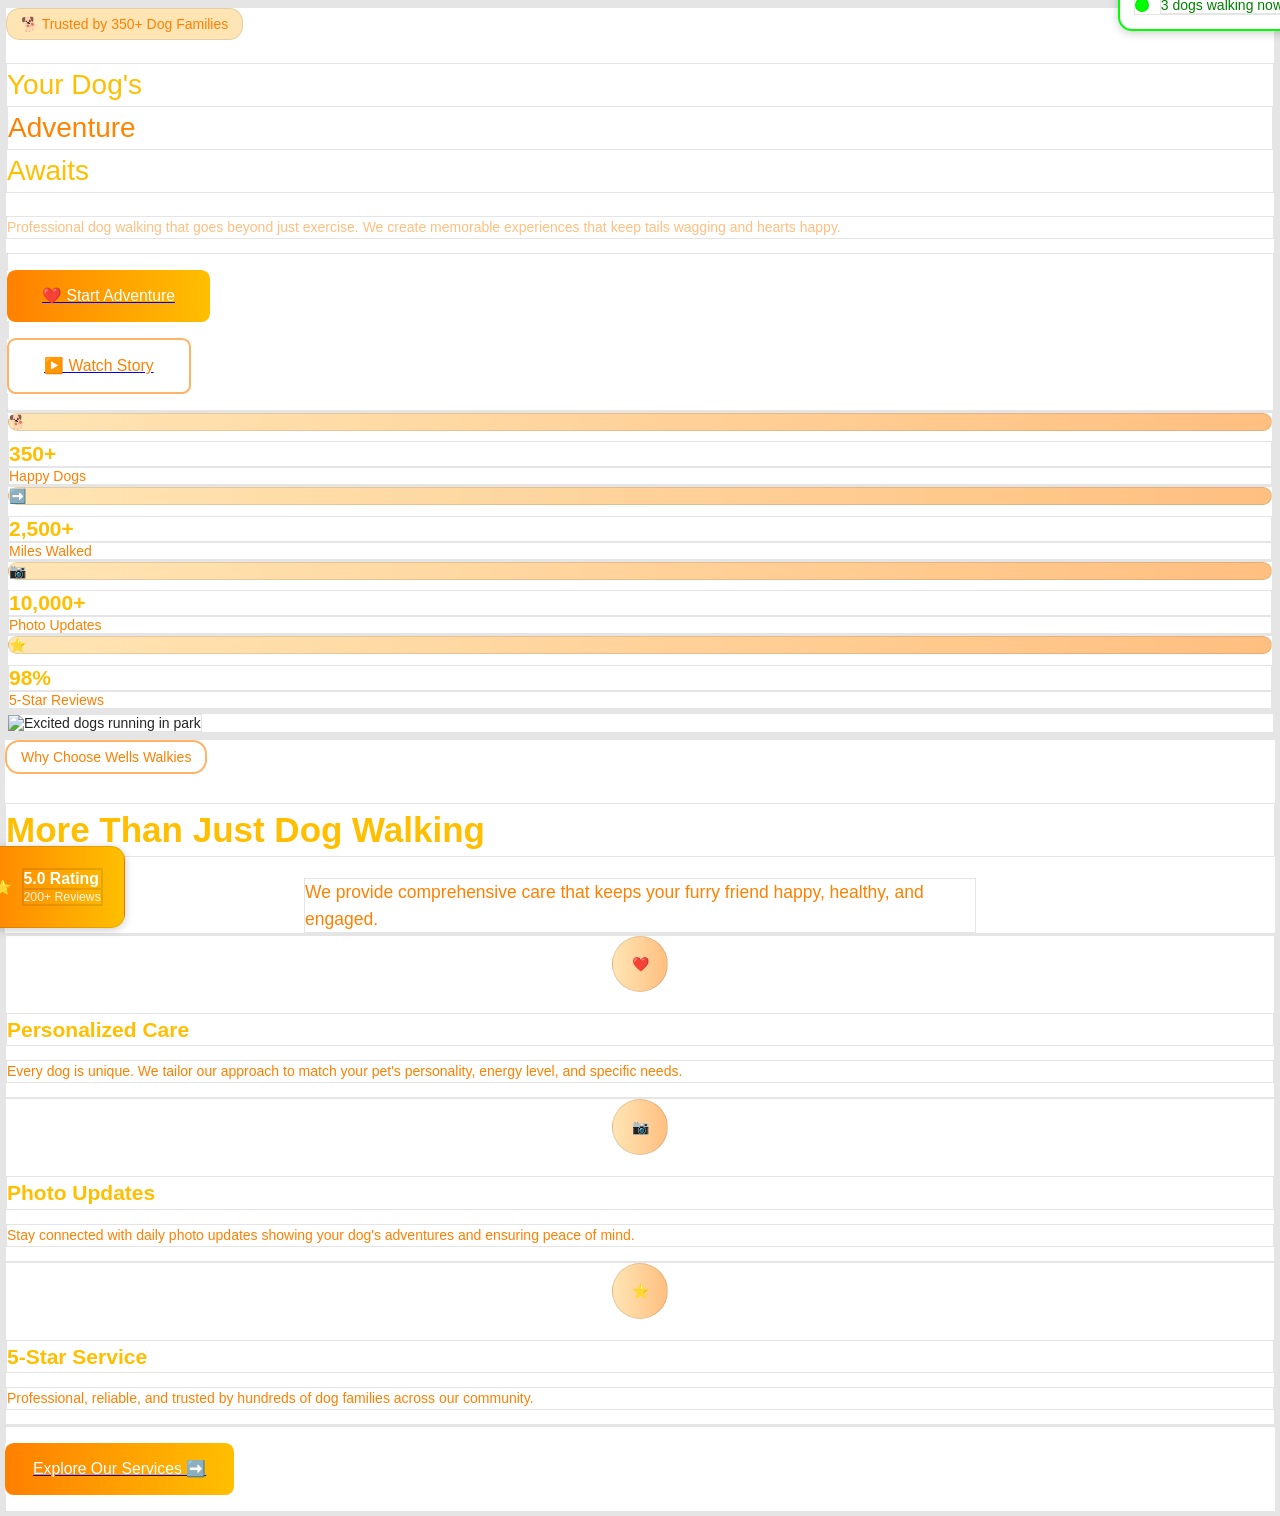
==== index.html @ 68a35f2d "style style added" ====
<!DOCTYPE html>
<html lang="en">
  <head>
    <meta charset="UTF-8" />
    <title>Home | Wells Walkies</title>
    <link rel="stylesheet" href="styles.css" />
  </head>
  <body>
    <!-- Hero Section -->
    <section class="relative py-24 lg:py-32 overflow-hidden">
      <div
        class="absolute inset-0"
        style="
          background: linear-gradient(
            to right,
            rgba(255, 200, 150, 0.3),
            rgba(255, 210, 100, 0.3)
          );
        "
      ></div>
      <div class="max-w-7xl mx-auto px-4 sm:px-6 lg:px-8 relative">
        <div class="grid grid-cols-1 lg:grid-cols-2 gap-16 items-center">
          <div class="text-center lg:text-left">
            <div
              class="badge secondary mb-8"
              style="
                background-color: #ffe5b4;
                color: #ff8000;
                padding: 0.5rem 1rem;
                border-radius: 1rem;
                display: inline-block;
              "
            >
              🐕 Trusted by 350+ Dog Families
            </div>

            <h1
              class="text-5xl lg:text-7xl font-bold mb-8 leading-tight"
              style="color: #ffbf00"
            >
              Your Dog's
              <span
                style="
                  background: linear-gradient(to right, #ff8000, #ffbf00);
                  -webkit-background-clip: text;
                  color: transparent;
                  display: block;
                "
              >
                Adventure
              </span>
              Awaits
            </h1>

            <p
              class="text-xl text-amber-800 mb-10 leading-relaxed"
              style="color: #ffbf80"
            >
              Professional dog walking that goes beyond just exercise. We create
              memorable experiences that keep tails wagging and hearts happy.
            </p>

            <div class="flex flex-col sm:flex-row gap-4 mb-12">
              <a href="contact.html">
                <button
                  style="
                    background: linear-gradient(to right, #ff8000, #ffbf00);
                    color: white;
                    padding: 1rem 2.5rem;
                    font-size: 1.125rem;
                    display: flex;
                    align-items: center;
                    gap: 0.5rem;
                    border: none;
                    border-radius: 0.625rem;
                  "
                >
                  ❤️ Start Adventure
                </button>
              </a>
              <a href="about.html">
                <button
                  style="
                    border: 2px solid #ffb366;
                    color: #ff8000;
                    background: white;
                    padding: 1rem 2.5rem;
                    font-size: 1.125rem;
                    display: flex;
                    align-items: center;
                    gap: 0.5rem;
                    border-radius: 0.625rem;
                  "
                >
                  ▶️ Watch Story
                </button>
              </a>
            </div>

            <div class="grid grid-cols-2 sm:grid-cols-4 gap-6">
              <div class="text-center">
                <div
                  class="inline-flex items-center justify-center w-12 h-12"
                  style="
                    background: linear-gradient(to right, #ffe5b4, #ffbf80);
                    border-radius: 1rem;
                    margin-bottom: 0.75rem;
                  "
                >
                  🐕
                </div>
                <div
                  style="font-size: 1.5rem; font-weight: bold; color: #ffbf00"
                >
                  350+
                </div>
                <div style="color: #ff8000">Happy Dogs</div>
              </div>
              <div class="text-center">
                <div
                  class="inline-flex items-center justify-center w-12 h-12"
                  style="
                    background: linear-gradient(to right, #ffe5b4, #ffbf80);
                    border-radius: 1rem;
                    margin-bottom: 0.75rem;
                  "
                >
                  ➡️
                </div>
                <div
                  style="font-size: 1.5rem; font-weight: bold; color: #ffbf00"
                >
                  2,500+
                </div>
                <div style="color: #ff8000">Miles Walked</div>
              </div>
              <div class="text-center">
                <div
                  class="inline-flex items-center justify-center w-12 h-12"
                  style="
                    background: linear-gradient(to right, #ffe5b4, #ffbf80);
                    border-radius: 1rem;
                    margin-bottom: 0.75rem;
                  "
                >
                  📷
                </div>
                <div
                  style="font-size: 1.5rem; font-weight: bold; color: #ffbf00"
                >
                  10,000+
                </div>
                <div style="color: #ff8000">Photo Updates</div>
              </div>
              <div class="text-center">
                <div
                  class="inline-flex items-center justify-center w-12 h-12"
                  style="
                    background: linear-gradient(to right, #ffe5b4, #ffbf80);
                    border-radius: 1rem;
                    margin-bottom: 0.75rem;
                  "
                >
                  ⭐
                </div>
                <div
                  style="font-size: 1.5rem; font-weight: bold; color: #ffbf00"
                >
                  98%
                </div>
                <div style="color: #ff8000">5-Star Reviews</div>
              </div>
            </div>
          </div>

          <div class="relative">
            <div
              class="aspect-square rounded-3xl overflow-hidden shadow-2xl ring-8 ring-orange-100/50"
            >
              <img
                src="https://images.unsplash.com/photo-1581838560913-e731a8ed82e4?crop=entropy&cs=tinysrgb&fit=max&fm=jpg&w=1080"
                alt="Excited dogs running in park"
                style="width: 100%; height: 100%; object-fit: cover"
              />
            </div>

            <div
              style="
                position: absolute;
                top: -1.5rem;
                right: -1.5rem;
                background: white;
                padding: 1rem;
                border-radius: 1rem;
                box-shadow: 0 2px 10px rgba(0, 0, 0, 0.2);
                border: 2px solid #00ff00;
              "
            >
              <div style="display: flex; align-items: center; gap: 0.75rem">
                <div
                  style="
                    width: 1rem;
                    height: 1rem;
                    background: #00ff00;
                    border-radius: 50%;
                    animation: pulse 1.5s infinite;
                  "
                ></div>
                <span style="font-weight: 500; color: #008000"
                  >3 dogs walking now</span
                >
              </div>
            </div>

            <div
              style="
                position: absolute;
                bottom: -2rem;
                left: -2rem;
                background: linear-gradient(to right, #ff8000, #ffbf00);
                color: white;
                padding: 1.5rem;
                border-radius: 1rem;
                box-shadow: 0 2px 10px rgba(0, 0, 0, 0.2);
                display: flex;
                align-items: center;
                gap: 0.75rem;
              "
            >
              ⭐
              <div>
                <div style="font-weight: bold; font-size: 1.125rem">
                  5.0 Rating
                </div>
                <div style="font-size: 0.875rem; opacity: 0.9">
                  200+ Reviews
                </div>
              </div>
            </div>
          </div>
        </div>
      </div>
    </section>

    <!-- Quick Overview Section -->
    <section class="py-24" style="background: white">
      <div class="max-w-7xl mx-auto px-4 sm:px-6 lg:px-8">
        <div class="text-center mb-16">
          <div
            class="badge outline mb-6"
            style="
              border: 2px solid #ffb366;
              color: #ff8000;
              padding: 0.5rem 1rem;
              border-radius: 1rem;
              display: inline-block;
            "
          >
            Why Choose Wells Walkies
          </div>
          <h2
            style="
              font-size: 2.5rem;
              font-weight: bold;
              color: #ffbf00;
              margin-bottom: 1.5rem;
            "
          >
            More Than Just Dog Walking
          </h2>
          <p
            style="
              font-size: 1.25rem;
              color: #ff8000;
              max-width: 48rem;
              margin: auto;
              line-height: 1.5;
            "
          >
            We provide comprehensive care that keeps your furry friend happy,
            healthy, and engaged.
          </p>
        </div>

        <div class="grid grid-cols-1 md:grid-cols-3 gap-8">
          <div class="text-center">
            <div
              style="
                width: 4rem;
                height: 4rem;
                background: linear-gradient(to right, #ffe5b4, #ffbf80);
                border-radius: 50%;
                display: flex;
                align-items: center;
                justify-content: center;
                margin: auto;
                margin-bottom: 1.5rem;
              "
            >
              ❤️
            </div>
            <h3
              style="
                font-size: 1.5rem;
                font-weight: bold;
                color: #ffbf00;
                margin-bottom: 1rem;
              "
            >
              Personalized Care
            </h3>
            <p style="color: #ff8000; line-height: 1.5">
              Every dog is unique. We tailor our approach to match your pet's
              personality, energy level, and specific needs.
            </p>
          </div>

          <div class="text-center">
            <div
              style="
                width: 4rem;
                height: 4rem;
                background: linear-gradient(to right, #ffe5b4, #ffbf80);
                border-radius: 50%;
                display: flex;
                align-items: center;
                justify-content: center;
                margin: auto;
                margin-bottom: 1.5rem;
              "
            >
              📷
            </div>
            <h3
              style="
                font-size: 1.5rem;
                font-weight: bold;
                color: #ffbf00;
                margin-bottom: 1rem;
              "
            >
              Photo Updates
            </h3>
            <p style="color: #ff8000; line-height: 1.5">
              Stay connected with daily photo updates showing your dog's
              adventures and ensuring peace of mind.
            </p>
          </div>

          <div class="text-center">
            <div
              style="
                width: 4rem;
                height: 4rem;
                background: linear-gradient(to right, #ffe5b4, #ffbf80);
                border-radius: 50%;
                display: flex;
                align-items: center;
                justify-content: center;
                margin: auto;
                margin-bottom: 1.5rem;
              "
            >
              ⭐
            </div>
            <h3
              style="
                font-size: 1.5rem;
                font-weight: bold;
                color: #ffbf00;
                margin-bottom: 1rem;
              "
            >
              5-Star Service
            </h3>
            <p style="color: #ff8000; line-height: 1.5">
              Professional, reliable, and trusted by hundreds of dog families
              across our community.
            </p>
          </div>
        </div>

        <div class="text-center mt-12">
          <a href="services.html">
            <button
              style="
                background: linear-gradient(to right, #ff8000, #ffbf00);
                color: white;
                padding: 1rem 2rem;
                font-size: 1.125rem;
                border: none;
                border-radius: 0.625rem;
                display: flex;
                align-items: center;
                gap: 0.5rem;
              "
            >
              Explore Our Services ➡️
            </button>
          </a>
        </div>
      </div>
    </section>
  </body>
</html>
---- styles.css ----
/* Root Variables (Light Theme) */
:root {
  --font-size: 14px;
  --background: #ffffff;
  --foreground: #252525;
  --card: #ffffff;
  --card-foreground: #252525;
  --popover: #ffffff;
  --popover-foreground: #252525;
  --primary: #030213;
  --primary-foreground: #ffffff;
  --secondary: #f0f0f5;
  --secondary-foreground: #030213;
  --muted: #ececf0;
  --muted-foreground: #717182;
  --accent: #e9ebef;
  --accent-foreground: #030213;
  --destructive: #d4183d;
  --destructive-foreground: #ffffff;
  --border: rgba(0, 0, 0, 0.1);
  --input: transparent;
  --input-background: #f3f3f5;
  --switch-background: #cbced4;
  --font-weight-medium: 500;
  --font-weight-normal: 400;
  --ring: #b4b4b4;
  --radius: 0.625rem;
  --sidebar: #ffffff;
  --sidebar-foreground: #252525;
}

/* Dark Theme */
.dark {
  --background: #252525;
  --foreground: #ffffff;
  --card: #252525;
  --card-foreground: #ffffff;
  --popover: #252525;
  --popover-foreground: #ffffff;
  --primary: #ffffff;
  --primary-foreground: #252525;
  --secondary: #434343;
  --secondary-foreground: #ffffff;
  --muted: #434343;
  --muted-foreground: #b4b4b4;
  --accent: #434343;
  --accent-foreground: #ffffff;
  --destructive: #d4183d;
  --destructive-foreground: #ffffff;
  --border: #434343;
  --input: #434343;
  --ring: #707070;
  --sidebar: #252525;
  --sidebar-foreground: #ffffff;
}

/* Base Styles */
* {
  box-sizing: border-box;
  border: 1px solid var(--border);
}

html {
  font-size: var(--font-size);
}

body {
  margin: 0;
  padding: 0;
  background-color: var(--background);
  color: var(--foreground);
  font-family: Arial, sans-serif;
}

/* Typography */
h1 {
  font-size: 2rem;
  font-weight: var(--font-weight-medium);
  line-height: 1.5;
}

h2 {
  font-size: 1.75rem;
  font-weight: var(--font-weight-medium);
  line-height: 1.5;
}

h3 {
  font-size: 1.5rem;
  font-weight: var(--font-weight-medium);
  line-height: 1.5;
}

h4,
label,
button {
  font-size: 1rem;
  font-weight: var(--font-weight-medium);
  line-height: 1.5;
}

p,
input {
  font-size: 1rem;
  font-weight: var(--font-weight-normal);
  line-height: 1.5;
}

/* Buttons */
button {
  background-color: var(--primary);
  color: var(--primary-foreground);
  padding: 0.5rem 1rem;
  border: none;
  border-radius: var(--radius);
  cursor: pointer;
}

button:hover {
  opacity: 0.9;
}

/* Inputs */
input,
select,
textarea {
  background-color: var(--input-background);
  color: var(--foreground);
  border-radius: var(--radius);
  padding: 0.5rem;
  border: 1px solid var(--border);
}

/* Cards */
.card {
  background-color: var(--card);
  color: var(--card-foreground);
  padding: 1rem;
  border-radius: var(--radius);
  box-shadow: 0 2px 4px rgba(0, 0, 0, 0.1);
}

/* Popovers / Modals */
.popover {
  background-color: var(--popover);
  color: var(--popover-foreground);
  padding: 1rem;
  border-radius: var(--radius);
  box-shadow: 0 2px 10px rgba(0, 0, 0, 0.2);
}
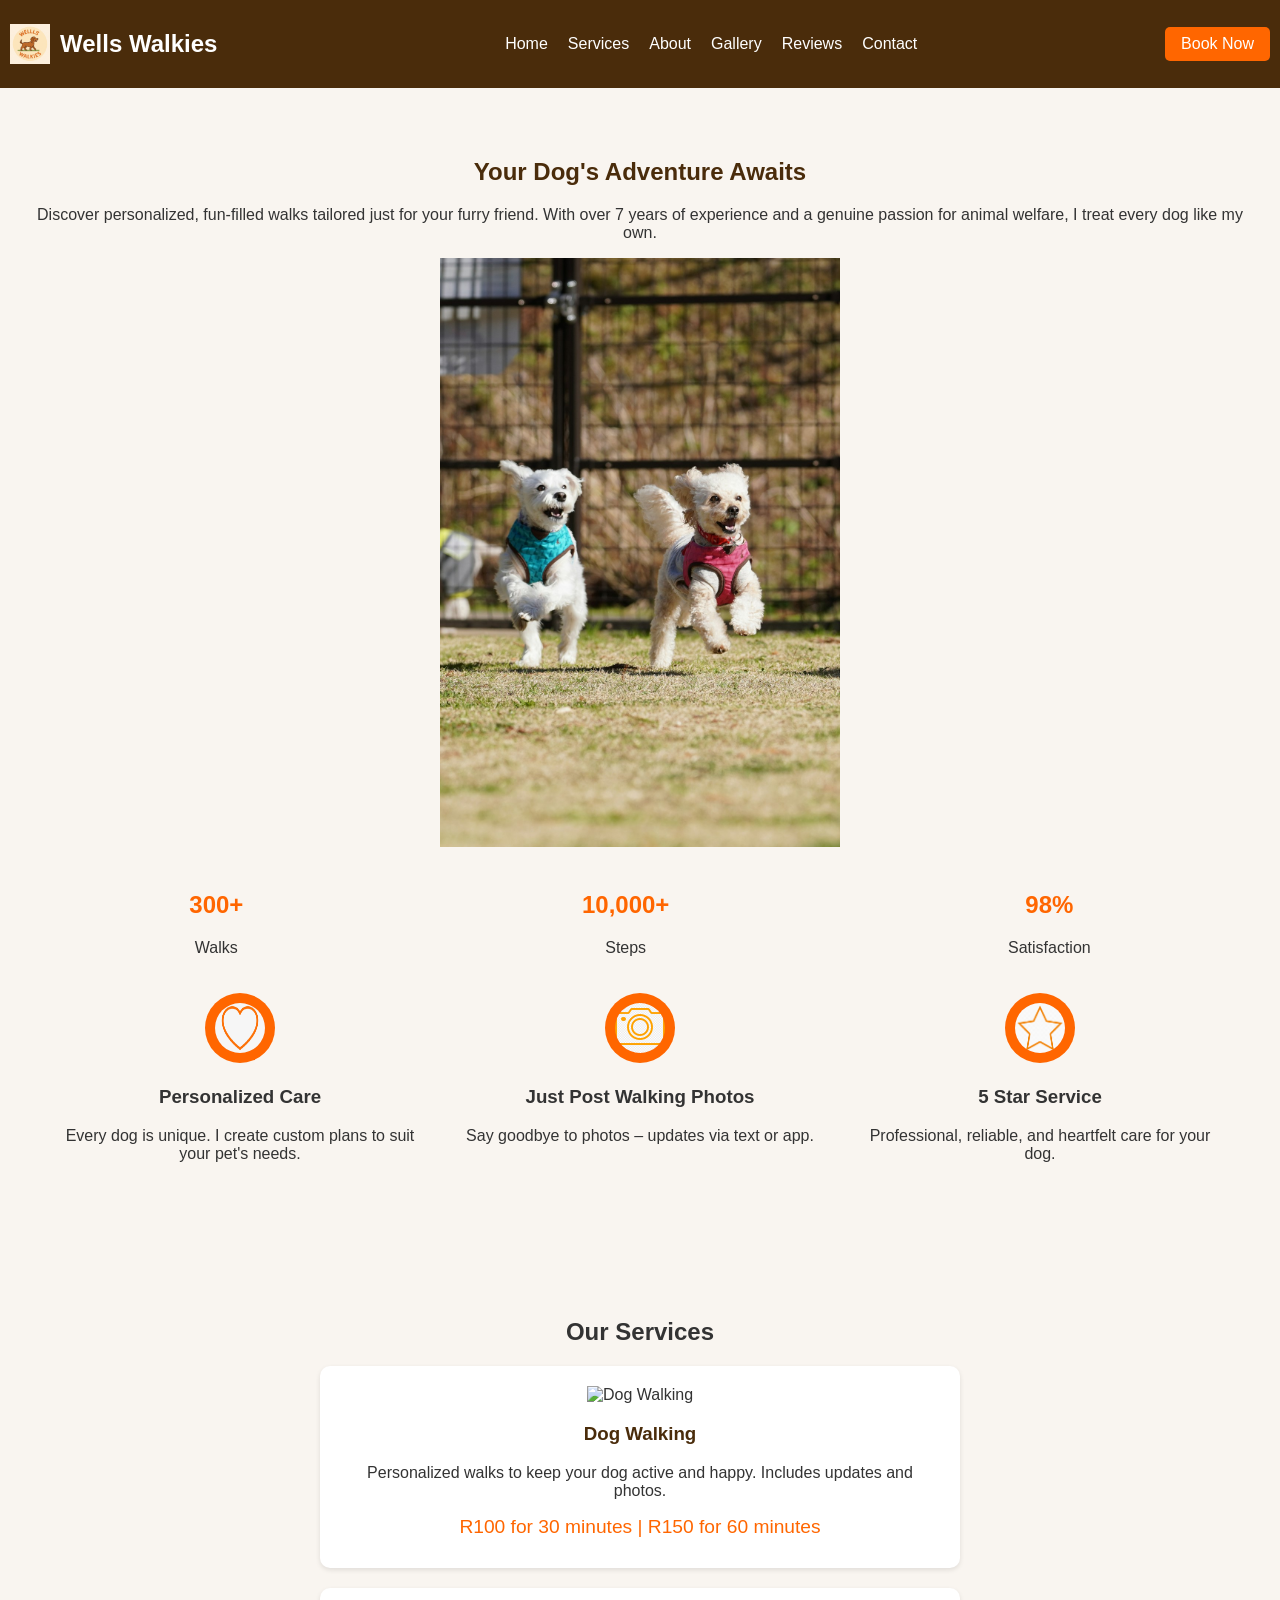
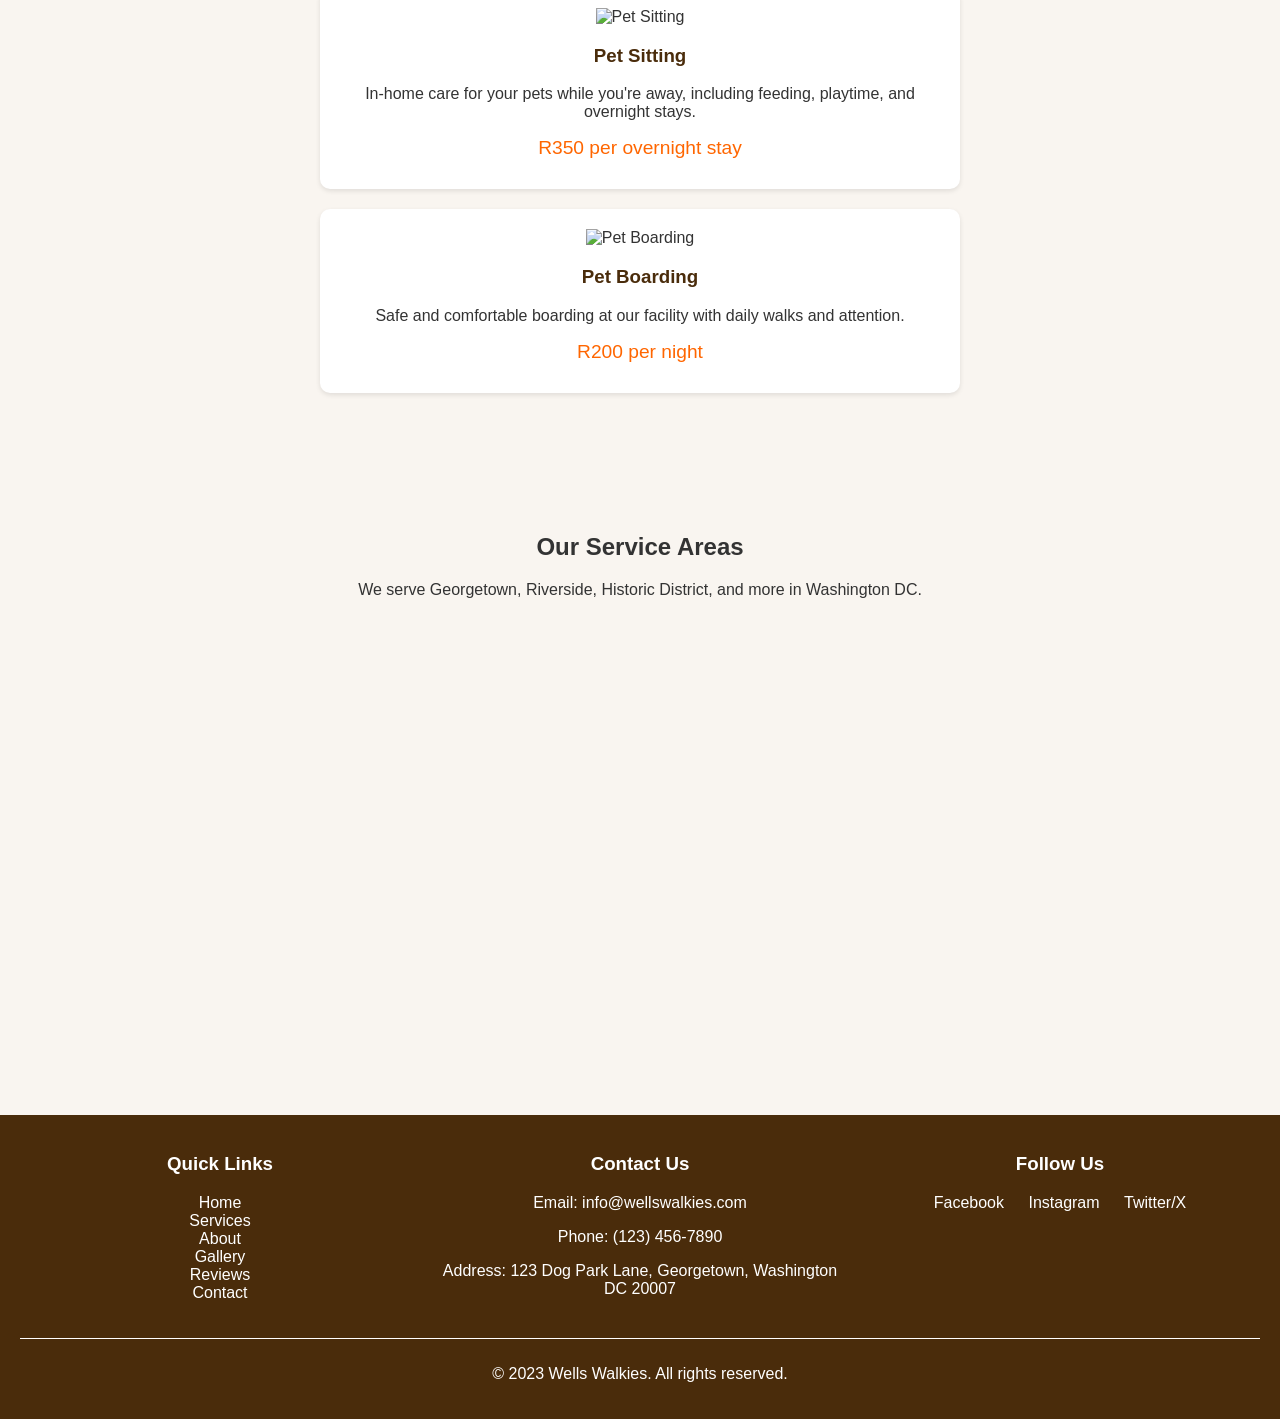
==== commit 8a37cd0b: "Initial commit for Wells Walkies POE website" ====
--- a/index.html
+++ b/index.html
@@ -2,404 +2,171 @@
 <html lang="en">
   <head>
     <meta charset="UTF-8" />
-    <title>Home | Wells Walkies</title>
+    <meta name="viewport" content="width=device-width, initial-scale=1.0" />
+    <title>Wells Walkies - Home</title>
     <link rel="stylesheet" href="styles.css" />
   </head>
   <body>
-    <!-- Hero Section -->
-    <section class="relative py-24 lg:py-32 overflow-hidden">
-      <div
-        class="absolute inset-0"
-        style="
-          background: linear-gradient(
-            to right,
-            rgba(255, 200, 150, 0.3),
-            rgba(255, 210, 100, 0.3)
-          );
-        "
-      ></div>
-      <div class="max-w-7xl mx-auto px-4 sm:px-6 lg:px-8 relative">
-        <div class="grid grid-cols-1 lg:grid-cols-2 gap-16 items-center">
-          <div class="text-center lg:text-left">
-            <div
-              class="badge secondary mb-8"
-              style="
-                background-color: #ffe5b4;
-                color: #ff8000;
-                padding: 0.5rem 1rem;
-                border-radius: 1rem;
-                display: inline-block;
-              "
-            >
-              🐕 Trusted by 350+ Dog Families
-            </div>
+    <header>
+      <div class="logo">
+        <img src="img/wellswalkeslogo.jpg" alt="Wells Walkies Logo" />
+        <h2>Wells Walkies</h2>
+      </div>
+      <nav>
+        <ul>
+          <li><a href="index.html">Home</a></li>
+          <li><a href="services.html">Services</a></li>
+          <li><a href="about.html">About</a></li>
+          <li><a href="gallery.html">Gallery</a></li>
+          <li><a href="reviews.html">Reviews</a></li>
 
-            <h1
-              class="text-5xl lg:text-7xl font-bold mb-8 leading-tight"
-              style="color: #ffbf00"
-            >
-              Your Dog's
-              <span
-                style="
-                  background: linear-gradient(to right, #ff8000, #ffbf00);
-                  -webkit-background-clip: text;
-                  color: transparent;
-                  display: block;
-                "
-              >
-                Adventure
-              </span>
-              Awaits
-            </h1>
+          <li><a href="contact.html">Contact</a></li>
+        </ul>
+      </nav>
+      <a href="book.html" class="book-now">Book Now</a>
+    </header>
 
-            <p
-              class="text-xl text-amber-800 mb-10 leading-relaxed"
-              style="color: #ffbf80"
-            >
-              Professional dog walking that goes beyond just exercise. We create
-              memorable experiences that keep tails wagging and hearts happy.
-            </p>
-
-            <div class="flex flex-col sm:flex-row gap-4 mb-12">
-              <a href="contact.html">
-                <button
-                  style="
-                    background: linear-gradient(to right, #ff8000, #ffbf00);
-                    color: white;
-                    padding: 1rem 2.5rem;
-                    font-size: 1.125rem;
-                    display: flex;
-                    align-items: center;
-                    gap: 0.5rem;
-                    border: none;
-                    border-radius: 0.625rem;
-                  "
-                >
-                  ❤️ Start Adventure
-                </button>
-              </a>
-              <a href="about.html">
-                <button
-                  style="
-                    border: 2px solid #ffb366;
-                    color: #ff8000;
-                    background: white;
-                    padding: 1rem 2.5rem;
-                    font-size: 1.125rem;
-                    display: flex;
-                    align-items: center;
-                    gap: 0.5rem;
-                    border-radius: 0.625rem;
-                  "
-                >
-                  ▶️ Watch Story
-                </button>
-              </a>
-            </div>
-
-            <div class="grid grid-cols-2 sm:grid-cols-4 gap-6">
-              <div class="text-center">
-                <div
-                  class="inline-flex items-center justify-center w-12 h-12"
-                  style="
-                    background: linear-gradient(to right, #ffe5b4, #ffbf80);
-                    border-radius: 1rem;
-                    margin-bottom: 0.75rem;
-                  "
-                >
-                  🐕
-                </div>
-                <div
-                  style="font-size: 1.5rem; font-weight: bold; color: #ffbf00"
-                >
-                  350+
-                </div>
-                <div style="color: #ff8000">Happy Dogs</div>
-              </div>
-              <div class="text-center">
-                <div
-                  class="inline-flex items-center justify-center w-12 h-12"
-                  style="
-                    background: linear-gradient(to right, #ffe5b4, #ffbf80);
-                    border-radius: 1rem;
-                    margin-bottom: 0.75rem;
-                  "
-                >
-                  ➡️
-                </div>
-                <div
-                  style="font-size: 1.5rem; font-weight: bold; color: #ffbf00"
-                >
-                  2,500+
-                </div>
-                <div style="color: #ff8000">Miles Walked</div>
-              </div>
-              <div class="text-center">
-                <div
-                  class="inline-flex items-center justify-center w-12 h-12"
-                  style="
-                    background: linear-gradient(to right, #ffe5b4, #ffbf80);
-                    border-radius: 1rem;
-                    margin-bottom: 0.75rem;
-                  "
-                >
-                  📷
-                </div>
-                <div
-                  style="font-size: 1.5rem; font-weight: bold; color: #ffbf00"
-                >
-                  10,000+
-                </div>
-                <div style="color: #ff8000">Photo Updates</div>
-              </div>
-              <div class="text-center">
-                <div
-                  class="inline-flex items-center justify-center w-12 h-12"
-                  style="
-                    background: linear-gradient(to right, #ffe5b4, #ffbf80);
-                    border-radius: 1rem;
-                    margin-bottom: 0.75rem;
-                  "
-                >
-                  ⭐
-                </div>
-                <div
-                  style="font-size: 1.5rem; font-weight: bold; color: #ffbf00"
-                >
-                  98%
-                </div>
-                <div style="color: #ff8000">5-Star Reviews</div>
-              </div>
-            </div>
-          </div>
-
-          <div class="relative">
-            <div
-              class="aspect-square rounded-3xl overflow-hidden shadow-2xl ring-8 ring-orange-100/50"
-            >
-              <img
-                src="https://images.unsplash.com/photo-1581838560913-e731a8ed82e4?crop=entropy&cs=tinysrgb&fit=max&fm=jpg&w=1080"
-                alt="Excited dogs running in park"
-                style="width: 100%; height: 100%; object-fit: cover"
-              />
-            </div>
-
-            <div
-              style="
-                position: absolute;
-                top: -1.5rem;
-                right: -1.5rem;
-                background: white;
-                padding: 1rem;
-                border-radius: 1rem;
-                box-shadow: 0 2px 10px rgba(0, 0, 0, 0.2);
-                border: 2px solid #00ff00;
-              "
-            >
-              <div style="display: flex; align-items: center; gap: 0.75rem">
-                <div
-                  style="
-                    width: 1rem;
-                    height: 1rem;
-                    background: #00ff00;
-                    border-radius: 50%;
-                    animation: pulse 1.5s infinite;
-                  "
-                ></div>
-                <span style="font-weight: 500; color: #008000"
-                  >3 dogs walking now</span
-                >
-              </div>
-            </div>
-
-            <div
-              style="
-                position: absolute;
-                bottom: -2rem;
-                left: -2rem;
-                background: linear-gradient(to right, #ff8000, #ffbf00);
-                color: white;
-                padding: 1.5rem;
-                border-radius: 1rem;
-                box-shadow: 0 2px 10px rgba(0, 0, 0, 0.2);
-                display: flex;
-                align-items: center;
-                gap: 0.75rem;
-              "
-            >
-              ⭐
-              <div>
-                <div style="font-weight: bold; font-size: 1.125rem">
-                  5.0 Rating
-                </div>
-                <div style="font-size: 0.875rem; opacity: 0.9">
-                  200+ Reviews
-                </div>
-              </div>
-            </div>
-          </div>
+    <section class="hero">
+      <h1>Your Dog's Adventure Awaits</h1>
+      <p>
+        Discover personalized, fun-filled walks tailored just for your furry
+        friend. With over 7 years of experience and a genuine passion for animal
+        welfare, I treat every dog like my own.
+      </p>
+      <img
+        src="/img/dogs-running.jpg"
+        alt="Dogs Running"
+        width="400"
+        height="540"
+      />
+      <div class="stats">
+        <div class="stat">
+          <h2>300+</h2>
+          <p>Walks</p>
+        </div>
+        <div class="stat">
+          <h2>10,000+</h2>
+          <p>Steps</p>
+        </div>
+        <div class="stat">
+          <h2>98%</h2>
+          <p>Satisfaction</p>
+        </div>
+      </div>
+      <div class="features">
+        <div class="feature">
+          <img src="img/heart.png" alt="Personalized Care" />
+          <h3>Personalized Care</h3>
+          <p>
+            Every dog is unique. I create custom plans to suit your pet's needs.
+          </p>
+        </div>
+        <div class="feature">
+          <img
+            src="img/camera.png"
+            alt="Just Post Walking Photos"
+            width="600"
+            height="600"
+          />
+          <h3>Just Post Walking Photos</h3>
+          <p>Say goodbye to photos – updates via text or app.</p>
+        </div>
+        <div class="feature">
+          <img src="img/star.png" alt="5 Star Service" />
+          <h3>5 Star Service</h3>
+          <p>Professional, reliable, and heartfelt care for your dog.</p>
         </div>
       </div>
     </section>
 
-    <!-- Quick Overview Section -->
-    <section class="py-24" style="background: white">
-      <div class="max-w-7xl mx-auto px-4 sm:px-6 lg:px-8">
-        <div class="text-center mb-16">
-          <div
-            class="badge outline mb-6"
-            style="
-              border: 2px solid #ffb366;
-              color: #ff8000;
-              padding: 0.5rem 1rem;
-              border-radius: 1rem;
-              display: inline-block;
-            "
-          >
-            Why Choose Wells Walkies
-          </div>
-          <h2
-            style="
-              font-size: 2.5rem;
-              font-weight: bold;
-              color: #ffbf00;
-              margin-bottom: 1.5rem;
-            "
-          >
-            More Than Just Dog Walking
-          </h2>
-          <p
-            style="
-              font-size: 1.25rem;
-              color: #ff8000;
-              max-width: 48rem;
-              margin: auto;
-              line-height: 1.5;
-            "
-          >
-            We provide comprehensive care that keeps your furry friend happy,
-            healthy, and engaged.
-          </p>
+    <section class="services-list">
+      <h2>Our Services</h2>
+      <a href="services.html" class="service-item">
+        <img
+          src="https://www.sltrib.com/resizer/v2/7FU3EVOWWBHSZDXI43HHY7276U.JPG?auth=c71afd8671ab93e0522fb837b417cea0e0b07e4bc5b7d1e72e91dc6ce4c8a040&width=1024&quality=88"
+          alt="Dog Walking"
+          width="600"
+          height="400"
+        />
+        <h3>Dog Walking</h3>
+        <p>
+          Personalized walks to keep your dog active and happy. Includes updates
+          and photos.
+        </p>
+        <p class="price">R100 for 30 minutes | R150 for 60 minutes</p>
+      </a>
+      <a href="services.html" class="service-item">
+        <img
+          src="https://petsittersmn.org/wp-content/uploads/2017/12/iStock-499806311-1024x523.jpg"
+          alt="Pet Sitting"
+          width="600"
+          height="400"
+        />
+        <h3>Pet Sitting</h3>
+        <p>
+          In-home care for your pets while you're away, including feeding,
+          playtime, and overnight stays.
+        </p>
+        <p class="price">R350 per overnight stay</p>
+      </a>
+      <a href="services.html" class="service-item">
+        <img
+          src="https://www.herbstvet.com/_files/images/services_boarding.jpg"
+          alt="Pet Boarding"
+          width="600"
+          height="400"
+        />
+        <h3>Pet Boarding</h3>
+        <p>
+          Safe and comfortable boarding at our facility with daily walks and
+          attention.
+        </p>
+        <p class="price">R200 per night</p>
+      </a>
+    </section>
+
+    <section class="map">
+      <h2>Our Service Areas</h2>
+      <p>
+        We serve Georgetown, Riverside, Historic District, and more in
+        Washington DC.
+      </p>
+      <iframe
+        src="https://www.google.com/maps/embed?pb=!1m18!1m12!1m3!1d3105.202019484158!2d-77.036870684679!3d38.8951129795708!2m3!1f0!2f0!3f0!3m2!1i1024!2i768!4f13.1!3m3!1m2!1s0x89b7b7de0f0b0b0b%3A0x2b0b0b0b0b0b0b0b!2sWashington%2C%20DC%2C%20USA!5e0!3m2!1sen!2sus!4v1630000000000"
+        allowfullscreen=""
+        loading="lazy"
+      ></iframe>
+    </section>
+
+    <footer>
+      <div class="footer-content">
+        <div class="footer-section">
+          <h3>Quick Links</h3>
+          <ul>
+            <li><a href="index.html">Home</a></li>
+            <li><a href="services.html">Services</a></li>
+            <li><a href="about.html">About</a></li>
+            <li><a href="gallery.html">Gallery</a></li>
+            <li><a href="reviews.html">Reviews</a></li>
+            <li><a href="contact.html">Contact</a></li>
+          </ul>
         </div>
-
-        <div class="grid grid-cols-1 md:grid-cols-3 gap-8">
-          <div class="text-center">
-            <div
-              style="
-                width: 4rem;
-                height: 4rem;
-                background: linear-gradient(to right, #ffe5b4, #ffbf80);
-                border-radius: 50%;
-                display: flex;
-                align-items: center;
-                justify-content: center;
-                margin: auto;
-                margin-bottom: 1.5rem;
-              "
-            >
-              ❤️
-            </div>
-            <h3
-              style="
-                font-size: 1.5rem;
-                font-weight: bold;
-                color: #ffbf00;
-                margin-bottom: 1rem;
-              "
-            >
-              Personalized Care
-            </h3>
-            <p style="color: #ff8000; line-height: 1.5">
-              Every dog is unique. We tailor our approach to match your pet's
-              personality, energy level, and specific needs.
-            </p>
-          </div>
-
-          <div class="text-center">
-            <div
-              style="
-                width: 4rem;
-                height: 4rem;
-                background: linear-gradient(to right, #ffe5b4, #ffbf80);
-                border-radius: 50%;
-                display: flex;
-                align-items: center;
-                justify-content: center;
-                margin: auto;
-                margin-bottom: 1.5rem;
-              "
-            >
-              📷
-            </div>
-            <h3
-              style="
-                font-size: 1.5rem;
-                font-weight: bold;
-                color: #ffbf00;
-                margin-bottom: 1rem;
-              "
-            >
-              Photo Updates
-            </h3>
-            <p style="color: #ff8000; line-height: 1.5">
-              Stay connected with daily photo updates showing your dog's
-              adventures and ensuring peace of mind.
-            </p>
-          </div>
-
-          <div class="text-center">
-            <div
-              style="
-                width: 4rem;
-                height: 4rem;
-                background: linear-gradient(to right, #ffe5b4, #ffbf80);
-                border-radius: 50%;
-                display: flex;
-                align-items: center;
-                justify-content: center;
-                margin: auto;
-                margin-bottom: 1.5rem;
-              "
-            >
-              ⭐
-            </div>
-            <h3
-              style="
-                font-size: 1.5rem;
-                font-weight: bold;
-                color: #ffbf00;
-                margin-bottom: 1rem;
-              "
-            >
-              5-Star Service
-            </h3>
-            <p style="color: #ff8000; line-height: 1.5">
-              Professional, reliable, and trusted by hundreds of dog families
-              across our community.
-            </p>
-          </div>
+        <div class="footer-section">
+          <h3>Contact Us</h3>
+          <p>Email: info@wellswalkies.com</p>
+          <p>Phone: (123) 456-7890</p>
+          <p>Address: 123 Dog Park Lane, Georgetown, Washington DC 20007</p>
         </div>
-
-        <div class="text-center mt-12">
-          <a href="services.html">
-            <button
-              style="
-                background: linear-gradient(to right, #ff8000, #ffbf00);
-                color: white;
-                padding: 1rem 2rem;
-                font-size: 1.125rem;
-                border: none;
-                border-radius: 0.625rem;
-                display: flex;
-                align-items: center;
-                gap: 0.5rem;
-              "
-            >
-              Explore Our Services ➡️
-            </button>
-          </a>
+        <div class="footer-section social">
+          <h3>Follow Us</h3>
+          <a href="#">Facebook</a>
+          <a href="#">Instagram</a>
+          <a href="#">Twitter/X</a>
         </div>
       </div>
-    </section>
+      <div class="copyright">
+        <p>&copy; 2023 Wells Walkies. All rights reserved.</p>
+      </div>
+    </footer>
   </body>
 </html>
--- a/styles.css
+++ b/styles.css
@@ -1,150 +1,370 @@
-/* Root Variables (Light Theme) */
-:root {
-  --font-size: 14px;
-  --background: #ffffff;
-  --foreground: #252525;
-  --card: #ffffff;
-  --card-foreground: #252525;
-  --popover: #ffffff;
-  --popover-foreground: #252525;
-  --primary: #030213;
-  --primary-foreground: #ffffff;
-  --secondary: #f0f0f5;
-  --secondary-foreground: #030213;
-  --muted: #ececf0;
-  --muted-foreground: #717182;
-  --accent: #e9ebef;
-  --accent-foreground: #030213;
-  --destructive: #d4183d;
-  --destructive-foreground: #ffffff;
-  --border: rgba(0, 0, 0, 0.1);
-  --input: transparent;
-  --input-background: #f3f3f5;
-  --switch-background: #cbced4;
-  --font-weight-medium: 500;
-  --font-weight-normal: 400;
-  --ring: #b4b4b4;
-  --radius: 0.625rem;
-  --sidebar: #ffffff;
-  --sidebar-foreground: #252525;
-}
-
-/* Dark Theme */
-.dark {
-  --background: #252525;
-  --foreground: #ffffff;
-  --card: #252525;
-  --card-foreground: #ffffff;
-  --popover: #252525;
-  --popover-foreground: #ffffff;
-  --primary: #ffffff;
-  --primary-foreground: #252525;
-  --secondary: #434343;
-  --secondary-foreground: #ffffff;
-  --muted: #434343;
-  --muted-foreground: #b4b4b4;
-  --accent: #434343;
-  --accent-foreground: #ffffff;
-  --destructive: #d4183d;
-  --destructive-foreground: #ffffff;
-  --border: #434343;
-  --input: #434343;
-  --ring: #707070;
-  --sidebar: #252525;
-  --sidebar-foreground: #ffffff;
-}
-
-/* Base Styles */
-* {
-  box-sizing: border-box;
-  border: 1px solid var(--border);
-}
-
-html {
-  font-size: var(--font-size);
-}
-
+/* General Styles */
 body {
+  font-family: Arial, sans-serif;
   margin: 0;
   padding: 0;
-  background-color: var(--background);
-  color: var(--foreground);
-  font-family: Arial, sans-serif;
-}
-
-/* Typography */
-h1 {
-  font-size: 2rem;
-  font-weight: var(--font-weight-medium);
-  line-height: 1.5;
-}
-
-h2 {
-  font-size: 1.75rem;
-  font-weight: var(--font-weight-medium);
-  line-height: 1.5;
-}
-
-h3 {
-  font-size: 1.5rem;
-  font-weight: var(--font-weight-medium);
-  line-height: 1.5;
-}
-
-h4,
-label,
-button {
-  font-size: 1rem;
-  font-weight: var(--font-weight-medium);
-  line-height: 1.5;
-}
-
-p,
-input {
-  font-size: 1rem;
-  font-weight: var(--font-weight-normal);
-  line-height: 1.5;
-}
-
-/* Buttons */
-button {
-  background-color: var(--primary);
-  color: var(--primary-foreground);
-  padding: 0.5rem 1rem;
-  border: none;
-  border-radius: var(--radius);
-  cursor: pointer;
-}
-
-button:hover {
-  opacity: 0.9;
-}
-
-/* Inputs */
+  background-color: #f9f5f0;
+  color: #333;
+}
+header {
+  background-color: #4a2c0b;
+  color: white;
+  padding: 10px;
+  display: flex;
+  justify-content: space-between;
+  align-items: center;
+}
+.logo {
+  display: flex;
+  align-items: center;
+}
+.logo img {
+  width: 40px;
+  margin-right: 10px;
+}
+nav ul {
+  list-style: none;
+  display: flex;
+  gap: 20px;
+}
+nav a {
+  color: white;
+  text-decoration: none;
+}
+.book-now {
+  background-color: #ff6600;
+  padding: 8px 16px;
+  border-radius: 5px;
+  color: white;
+  text-decoration: none;
+}
+
+/* Hero Section */
+.hero {
+  background-color: #f9f5f0;
+  padding: 50px 20px;
+  text-align: center;
+}
+.hero h1 {
+  color: #4a2c0b;
+}
+.hero img {
+  max-width: 100%;
+  height: auto;
+}
+.stats {
+  display: flex;
+  justify-content: space-around;
+  margin-top: 20px;
+}
+.stat {
+  text-align: center;
+}
+.stat h2 {
+  color: #ff6600;
+}
+
+/* Features Section */
+.features {
+  display: flex;
+  justify-content: space-around;
+  padding: 20px;
+}
+.feature {
+  text-align: center;
+  width: 30%;
+}
+.feature img {
+  width: 50px;
+  height: 50px;
+  background-color: #ff6600;
+  border-radius: 50%;
+  padding: 10px;
+}
+
+/* Reviews Section */
+.reviews {
+  background-color: #ff6600;
+  color: white;
+  padding: 50px 20px;
+  text-align: center;
+}
+.review-grid {
+  display: grid;
+  grid-template-columns: repeat(auto-fit, minmax(250px, 1fr));
+  gap: 20px;
+  max-width: 1200px;
+  margin: 0 auto;
+}
+.review {
+  background-color: #fff;
+  color: #333;
+  padding: 20px;
+  border-radius: 10px;
+  box-shadow: 0 2px 5px rgba(0, 0, 0, 0.1);
+}
+
+/* Best Friend Section */
+.best-friend {
+  padding: 50px 20px;
+  display: flex;
+  justify-content: space-between;
+  align-items: center;
+  flex-wrap: wrap;
+}
+.best-friend-text {
+  width: 50%;
+}
+.best-friend img {
+  width: 45%;
+  border-radius: 10px;
+}
+.values {
+  display: flex;
+  flex-wrap: wrap;
+  gap: 20px;
+  margin-top: 30px;
+}
+.value {
+  background-color: #fff;
+  padding: 20px;
+  border-radius: 10px;
+  width: 45%;
+  box-shadow: 0 2px 5px rgba(0, 0, 0, 0.1);
+}
+
+/* Booking Section */
+.booking {
+  padding: 50px 20px;
+  background-color: #f9f5f0;
+  text-align: center;
+}
+form {
+  max-width: 600px;
+  margin: 0 auto;
+  display: grid;
+  gap: 10px;
+}
 input,
 select,
 textarea {
-  background-color: var(--input-background);
-  color: var(--foreground);
-  border-radius: var(--radius);
-  padding: 0.5rem;
-  border: 1px solid var(--border);
-}
-
-/* Cards */
-.card {
-  background-color: var(--card);
-  color: var(--card-foreground);
-  padding: 1rem;
-  border-radius: var(--radius);
-  box-shadow: 0 2px 4px rgba(0, 0, 0, 0.1);
-}
-
-/* Popovers / Modals */
-.popover {
-  background-color: var(--popover);
-  color: var(--popover-foreground);
-  padding: 1rem;
-  border-radius: var(--radius);
-  box-shadow: 0 2px 10px rgba(0, 0, 0, 0.2);
-}
+  padding: 10px;
+  border: 1px solid #ccc;
+  border-radius: 5px;
+}
+button {
+  background-color: #ff6600;
+  color: white;
+  border: none;
+  padding: 15px;
+  border-radius: 5px;
+  cursor: pointer;
+}
+
+/* How It Works */
+.how-it-works {
+  display: flex;
+  justify-content: space-around;
+  padding: 20px;
+  flex-wrap: wrap;
+}
+.step {
+  text-align: center;
+  width: 30%;
+}
+.step-number {
+  background-color: #ff6600;
+  color: white;
+  width: 40px;
+  height: 40px;
+  border-radius: 50%;
+  display: flex;
+  align-items: center;
+  justify-content: center;
+  margin: 0 auto 10px;
+  font-size: 20px;
+}
+
+/* Gallery Section */
+.gallery {
+  padding: 50px 20px;
+  text-align: center;
+}
+.gallery-grid {
+  display: grid;
+  grid-template-columns: repeat(auto-fit, minmax(200px, 1fr));
+  gap: 10px;
+}
+.gallery img {
+  width: 100%;
+  height: auto;
+  border-radius: 10px;
+  cursor: pointer;
+}
+/* Modal for Gallery */
+.modal {
+  display: none;
+  position: fixed;
+  z-index: 1;
+  padding-top: 100px;
+  left: 0;
+  top: 0;
+  width: 100%;
+  height: 100%;
+  overflow: auto;
+  background-color: rgba(0, 0, 0, 0.9);
+}
+.modal-content {
+  margin: auto;
+  display: block;
+  width: 80%;
+  max-width: 700px;
+}
+.close {
+  position: absolute;
+  top: 15px;
+  right: 35px;
+  color: #f1f1f1;
+  font-size: 40px;
+  font-weight: bold;
+  cursor: pointer;
+}
+
+/* Map Section */
+.map {
+  padding: 50px 20px;
+  text-align: center;
+}
+iframe {
+  width: 100%;
+  max-width: 800px;
+  height: 450px;
+  border: 0;
+  margin: 0 auto;
+  display: block;
+}
+
+/* Contact Section */
+.contact {
+  padding: 50px 20px;
+  text-align: center;
+}
+.contact-info {
+  margin-bottom: 30px;
+}
+.contact-info p {
+  margin: 10px 0;
+}
+
+/* Services List Section */
+.services-list {
+  padding: 50px 20px;
+  text-align: center;
+}
+.services-list .intro {
+  font-size: 1.2em;
+  margin-bottom: 30px;
+}
+.service-item {
+  background-color: #fff;
+  padding: 20px;
+  border-radius: 10px;
+  box-shadow: 0 2px 5px rgba(0, 0, 0, 0.1);
+  margin: 20px auto;
+  max-width: 600px;
+  text-decoration: none;
+  color: #333;
+  display: block;
+}
+.service-item:hover {
+  box-shadow: 0 4px 10px rgba(0, 0, 0, 0.2);
+}
+.service-item h3 {
+  color: #4a2c0b;
+}
+.service-item .price {
+  color: #ff6600;
+  font-size: 1.2em;
+  margin: 10px 0;
+}
+.service-item ul.features {
+  list-style: none;
+  padding: 0;
+  text-align: left;
+  max-width: 300px;
+  margin: 0 auto 20px;
+}
+.service-item ul.features li {
+  margin: 5px 0;
+}
+.service-item ul.features i {
+  margin-right: 10px;
+  color: #ff6600;
+}
+.service-item.additional {
+  max-width: 300px;
+  display: inline-block;
+  margin: 10px;
+  vertical-align: top;
+}
+.service-item.additional .icon {
+  font-size: 2em;
+  color: #ff6600;
+  margin-bottom: 10px;
+}
+
+/* CTA Section */
+.cta {
+  padding: 50px 20px;
+  text-align: center;
+  background-color: #ff6600;
+  color: white;
+}
+.cta a {
+  background-color: #4a2c0b;
+  padding: 10px 20px;
+  border-radius: 5px;
+  color: white;
+  text-decoration: none;
+  display: inline-block;
+  margin-top: 20px;
+}
+
+/* ... (footer styles) ... */
+
+/* Footer */
+footer {
+  background-color: #4a2c0b;
+  color: white;
+  text-align: center;
+  padding: 20px;
+}
+footer .footer-content {
+  display: flex;
+  justify-content: space-around;
+  flex-wrap: wrap;
+  gap: 20px;
+}
+footer .footer-section {
+  flex: 1;
+  min-width: 200px;
+}
+footer ul {
+  list-style: none;
+  padding: 0;
+}
+footer a {
+  color: white;
+  text-decoration: none;
+}
+footer a:hover {
+  text-decoration: underline;
+}
+footer .social a {
+  margin: 0 10px;
+}
+footer .copyright {
+  margin-top: 20px;
+  border-top: 1px solid #fff;
+  padding-top: 10px;
+}
